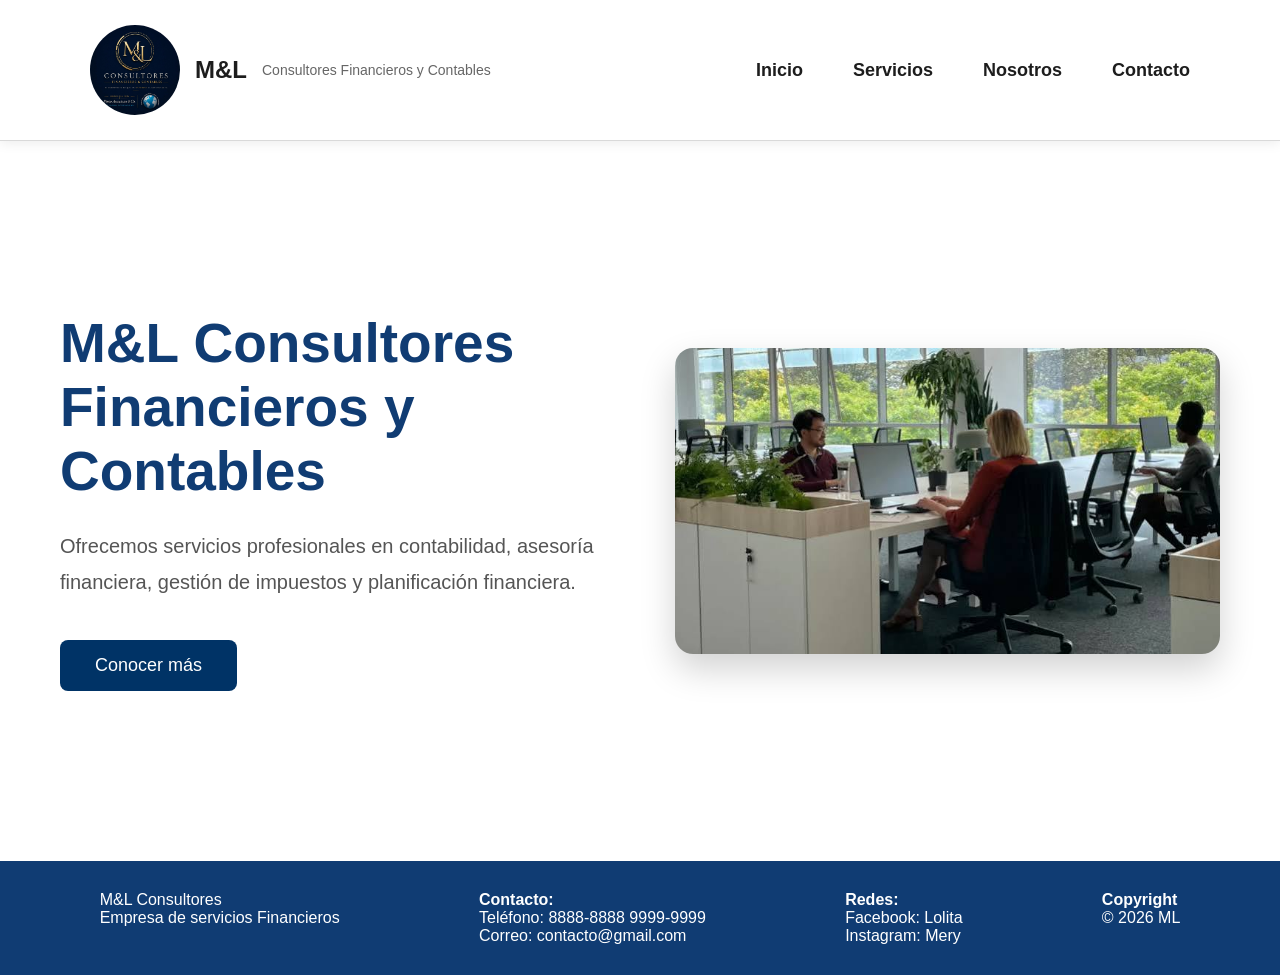
==== index.html @ 165545e5 "feat: unificar header, reparar script.js y agregar plan de trabajo Paso 1 del plan (consistencia de " ====
<!DOCTYPE html>
<html lang="es">

<head>
    <meta charset="UTF-8">
    <meta name="viewport" content="width=device-width, initial-scale=1.0">
    <title>Inicio | M&L Consultores</title>
    <link rel="stylesheet" href="css/style.css">
    <link rel="stylesheet" href="css/mobile.css">
</head>

<body>
    <header>
        <div class="logo">
            <img id="logo-principal" src="img/logo-empresa.jpeg" alt="M&L Consultores Financieros y Contables">
            <span class="logo-nombre">M&L</span>
            <span class="logo-lema">Consultores Financieros y Contables</span>
        </div>

        <div id="visor-logo" class="visor-logo">
            <span id="cerrar-logo">X</span>
            <img src="img/logo-empresa.jpeg" alt="Logo ampliado de M&L">
        </div>

        <nav>
            <a href="index.html">Inicio</a>
            <a href="Servicios.html">Servicios</a>
            <a href="Nosotros.html">Nosotros</a>
            <a href="Contacto.html">Contacto</a>
        </nav>
    </header>

    <main>
    <section class="hero">
        <div class="hero-text">
            <h1 id="titulo">
                M&L Consultores Financieros y Contables
            </h1>
            <p id="descripcion">
                Ofrecemos servicios profesionales en contabilidad,
                asesoría financiera, gestión de impuestos y
                planificación financiera.
            </p>

            <a href="Servicios.html" class="boton">
                Conocer más
            </a>
        </div>
        
        <div class="hero-image">
            <img id="imagen" src="img/Inicio.jpg" alt="Empresa">
        </div>

    </section>
    </main>


    <footer>
        <div>
            M&L Consultores
            <p>
                Empresa de servicios Financieros
            </p>
        </div>

        <div>
            <h4>
                Contacto:
            </h4>
            <p>Teléfono: 8888-8888 9999-9999</p>
            <p>Correo: contacto@gmail.com</p>
        </div>

        <div>
            <h4>
                Redes:
            </h4>
            <p>Facebook: Lolita</p>
            <p>Instagram: Mery</p>
        </div>

        <div>
            <h4>Copyright</h4>
            © 2026 ML
        </div>
    </footer>

    <script src="js/script.js"></script>

</body>

</html>
---- css/style.css ----
* {
    margin: 0;
    padding: 0;
    box-sizing: border-box;
}

body {
    font-family: Arial, sans-serif;
}

header {
    display: flex;
    justify-content: space-between;
    align-items: center;
    padding: 25px 90px;
    background: white;
    box-shadow: 0px 2px 12px rgba(0, 0, 0, .08);
    position: sticky;
    top: 0;
    z-index: 1000;
    border-bottom: 1px solid #d9d9d9;
}

.logo {
    display: flex;
    align-items: center;
    gap: 15px;
    position: relative;
}

.logo img:hover {
    transform: scale(1.3);
}

.logo span {
    font-size: 14px;
    color: #666;
}

/* Nombre de la marca: mismo tamaño y peso que tenia el <h2> anterior
   (1.5em = 24px, negrita), pero sin ser un encabezado. */
.logo .logo-nombre {
    font-size: 24px;
    font-weight: 700;
    color: #1d1d1d;
}

nav {
    display: flex;
    gap: 50px;
}

nav a {
    position: relative;
    text-decoration: none;
    color: #1d1d1d;
    font-size: 18px;
    font-weight: 600;
    padding: 10px 0;
    transition: color .3s;
}

nav a::after {
    content: "";
    position: absolute;
    left: 0;
    bottom: -10px;
    width: 0;
    height: 3px;
    background: #103c73;
    transition: .3s;
}

nav a:hover::after {

    width: 100%;

}

nav a:hover {
    color: #0066cc;
}

main {
    display: flex;
    min-height: 80vh;
}

.hero {
    flex: 1;
    display: flex;
    justify-content: space-between;
    align-items: center;
    padding: 60px;
    gap: 70px;
}

section {
    padding: 60px;
}

.hero-text {

    flex: 1;

}

.hero-text h1 {
    font-size: 55px;
    margin-bottom: 25px;
    color: #103c73;
}

.hero-text p {
    font-size: 20px;
    line-height: 1.8;
    color: #555;
    margin-bottom: 40px;
}

.hero-image {
    flex: 1;
    display: flex;
    justify-content: center;
}

.hero-image img {
    width: 100%;
    max-width: 600px;
    border-radius: 18px;
    box-shadow: 0px 15px 35px rgba(0, 0, 0, .18);
    transition: .4s;
}

button {
    background: #003366;
    color: white;
    border: none;
    border-radius: 8px;
    padding: 15px 35px;
    font-size: 18px;
    transition: .3s;
    cursor: pointer;
}

button:hover {
    background: #0055cc;
}

footer {
    padding: 30px;
    background: #103c73;
    color: white;
    margin-top: auto;

    display: flex;
    justify-content: space-around;
}

.Nosotros {
    padding: 80px;
    text-align: center;
}

.Servicios {
    flex-direction: column;
    text-align: center;
    align-items: center;
    padding: 60px 60px 0;
    min-height: auto;
}

/* Las secciones de servicios viven dentro de <main> por semantica,
   pero conservan el aspecto que tenian al ser hermanas de <main>:
   ancho completo, texto a la izquierda y el mismo ritmo vertical
   (120px despues del menu, 120px entre secciones, 60px hacia el pie). */
.Servicios>section {
    width: 100%;
    text-align: left;
    padding: 60px 0;
}

.Servicios>section:first-of-type {
    padding-top: 120px;
}

.Menu-servicios {
    display: flex;
    justify-content: center;
    gap: 40px;
    margin-top: 40px;
}

.hero {
    min-height: 80vh;
}

.Menu-servicios a {
    text-decoration: none;
    background: #103c73;
    color: white;
    padding: 12px 20px;
    border-radius: 8px;
    transition: .3s;
}

.Menu-servicios a:hover {
    background: #0055cc;
}

.boton {
    background: #003366;
    color: white;
    border: none;
    border-radius: 8px;
    padding: 15px 35px;
    font-size: 18px;
    transition: .3s;
    cursor: pointer;
    text-decoration: none;
    display: inline-block;
}

.boton:hover {
    background: #0055cc;
}

.tarjeta {
    background: white;
    padding: 30px;
    margin: 30px auto;
    max-width: 800px;
    border-radius: 12px;
    box-shadow: 0px 4px 12px rgba(0, 0, 0, .1);
}

.logo img {
    width: 90px;
    height: 90px;
    object-fit: cover;
    border-radius: 50%;
}

.visor-logo{
    display:none;
    position:fixed;
    top:0;
    left:0;
    width:100%;
    height:100%;
    background:rgba(0, 0, 0, .9);
    justify-content:center;
    align-items:center;
    z-index:9999;
}

.visor-logo img{
    width:600px;
    border-radius:15px;
}

#cerrar-logo{
    position:absolute;
    top:20px;
    right:30px;
    color:white;
    font-size:50px;
    cursor:pointer;
    z-index:10000;
}
---- css/mobile.css ----
@media (max-width: 768px) {
    header {
        flex-direction: column;
        padding: 15px;
        gap: 15px;
    }

      nav{
        flex-wrap:wrap;
    }

    main {
        flex-direction: column;
    }

    section {
        flex-direction: column;
        order:1;
    }

    .hero-text h1 {
        font-size: 28px;
    }
    .hero-image img{
        max-width:300px;
    }

    aside{
        order:2;
        border-right:none;
        min-height:auto;
    }

    .logo span{
        font-size:14px;
    }

    .hero-text{
        text-align:center;
    }
}
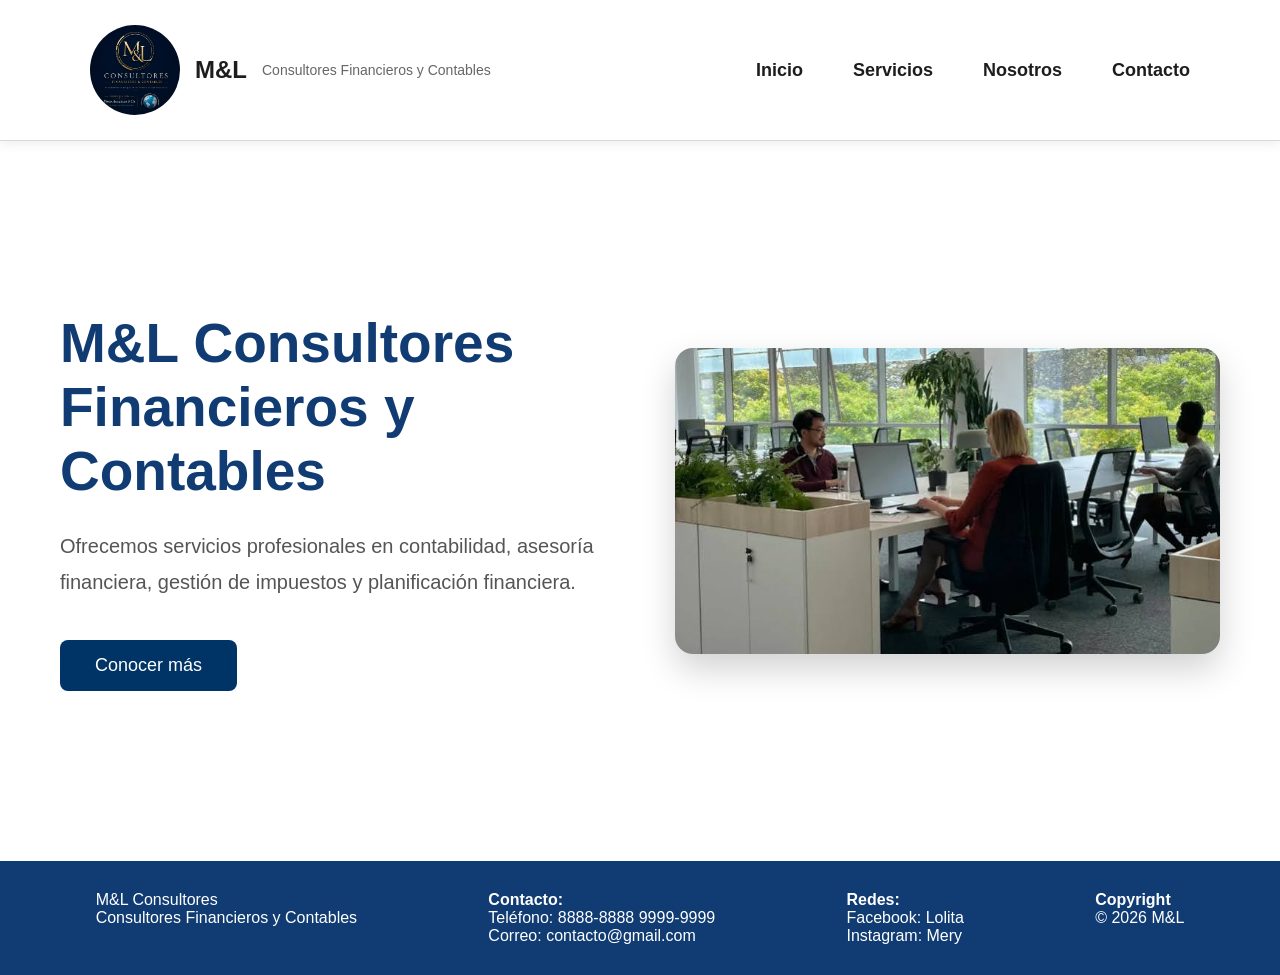
==== commit d1588f28: "fix: unificar footer y copyright, corregir tildes - Footer: las 4 paginas dicen ahora "M&L Consultor" ====
--- a/index.html
+++ b/index.html
@@ -59,7 +59,7 @@
         <div>
             M&L Consultores
             <p>
-                Empresa de servicios Financieros
+                Consultores Financieros y Contables
             </p>
         </div>
 
@@ -81,7 +81,7 @@
 
         <div>
             <h4>Copyright</h4>
-            © 2026 ML
+            © 2026 M&L
         </div>
     </footer>
 
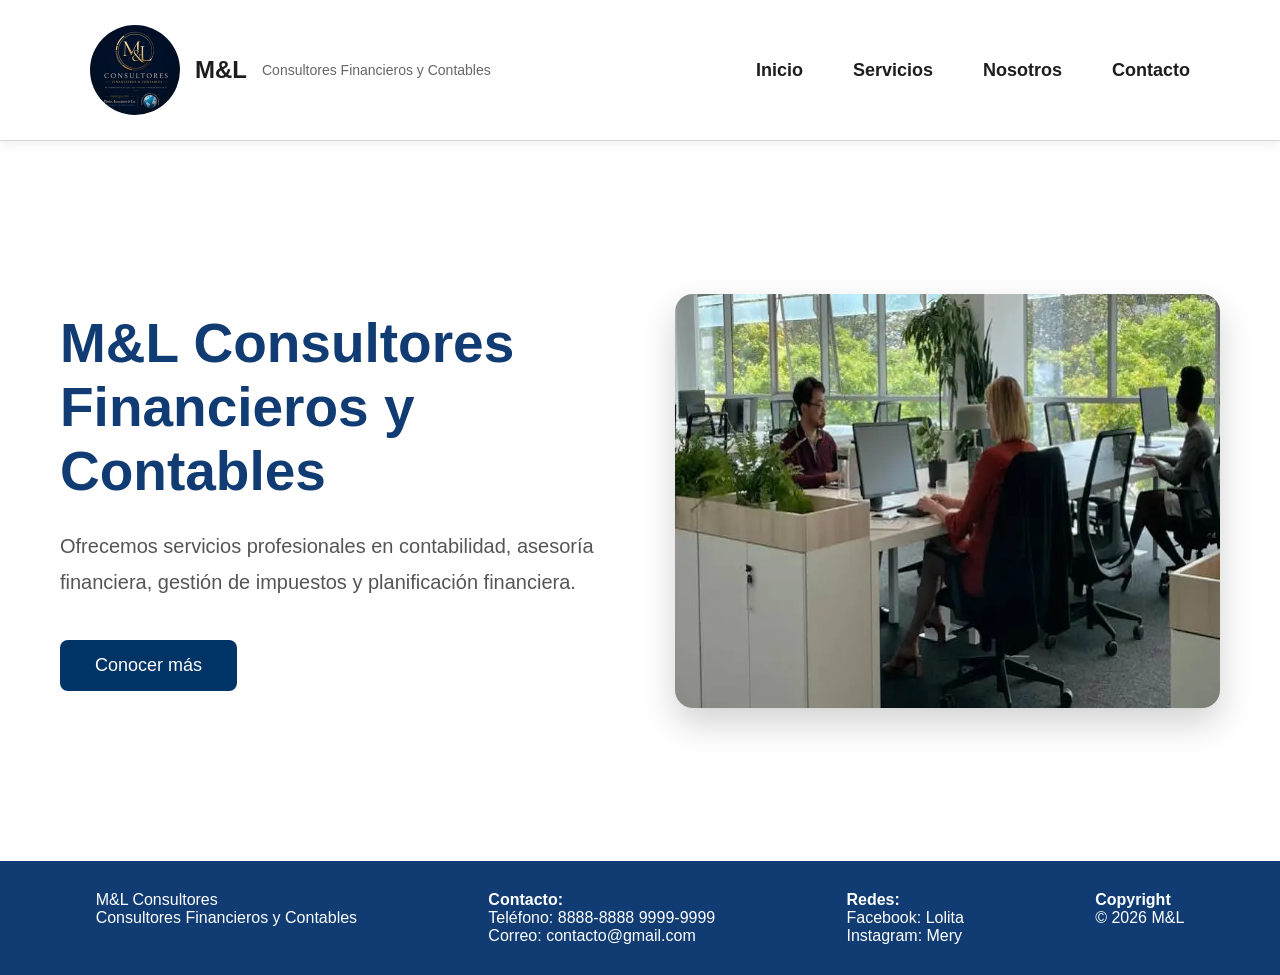
==== commit ed3ec095: "perf+seo: imagenes optimizadas, favicon, meta y noindex temporal (paso 7) Imagenes: - logo-empresa.w" ====
--- a/index.html
+++ b/index.html
@@ -5,6 +5,18 @@
     <meta charset="UTF-8">
     <meta name="viewport" content="width=device-width, initial-scale=1.0">
     <title>Inicio | M&L Consultores</title>
+    <meta name="description" content="M&L Consultores Financieros y Contables: contabilidad, asesoría financiera, gestión de impuestos y planificación financiera para empresas y emprendedores.">
+    <!-- Temporal: quitar cuando el contenido real de la empresa esté publicado. -->
+    <meta name="robots" content="noindex, nofollow">
+    <meta property="og:type" content="website">
+    <meta property="og:site_name" content="M&L Consultores">
+    <meta property="og:locale" content="es_GT">
+    <meta property="og:title" content="Inicio | M&L Consultores">
+    <meta property="og:description" content="M&L Consultores Financieros y Contables: contabilidad, asesoría financiera, gestión de impuestos y planificación financiera para empresas y emprendedores.">
+    <meta property="og:url" content="https://die10z.github.io/MYL-Financial-Services/">
+    <meta property="og:image" content="https://die10z.github.io/MYL-Financial-Services/img/logo-empresa.jpeg">
+    <link rel="icon" type="image/png" href="img/favicon.png">
+    <link rel="apple-touch-icon" href="img/apple-touch-icon.png">
     <link rel="stylesheet" href="css/style.css">
     <link rel="stylesheet" href="css/mobile.css">
 </head>
@@ -12,18 +24,18 @@
 <body>
     <header>
         <div class="logo">
-            <img id="logo-principal" src="img/logo-empresa.jpeg" alt="M&L Consultores Financieros y Contables">
+            <img id="logo-principal" src="img/logo-empresa.webp" alt="M&L Consultores Financieros y Contables" role="button" tabindex="0" aria-haspopup="dialog" width="90" height="90">
             <span class="logo-nombre">M&L</span>
             <span class="logo-lema">Consultores Financieros y Contables</span>
         </div>
 
-        <div id="visor-logo" class="visor-logo">
-            <span id="cerrar-logo">X</span>
-            <img src="img/logo-empresa.jpeg" alt="Logo ampliado de M&L">
+        <div id="visor-logo" class="visor-logo" role="dialog" aria-modal="true" aria-label="Logo ampliado">
+            <button type="button" id="cerrar-logo" aria-label="Cerrar">×</button>
+            <img src="img/logo-grande.webp" alt="Logo ampliado de M&L" width="600" height="600">
         </div>
 
         <nav>
-            <a href="index.html">Inicio</a>
+            <a href="index.html" aria-current="page">Inicio</a>
             <a href="Servicios.html">Servicios</a>
             <a href="Nosotros.html">Nosotros</a>
             <a href="Contacto.html">Contacto</a>
@@ -48,7 +60,7 @@
         </div>
         
         <div class="hero-image">
-            <img id="imagen" src="img/Inicio.jpg" alt="Empresa">
+            <img id="imagen" src="img/Inicio.webp" alt="Empresa" width="738" height="414">
         </div>
 
     </section>
@@ -64,23 +76,23 @@
         </div>
 
         <div>
-            <h4>
+            <h2>
                 Contacto:
-            </h4>
+            </h2>
             <p>Teléfono: 8888-8888 9999-9999</p>
             <p>Correo: contacto@gmail.com</p>
         </div>
 
         <div>
-            <h4>
+            <h2>
                 Redes:
-            </h4>
+            </h2>
             <p>Facebook: Lolita</p>
             <p>Instagram: Mery</p>
         </div>
 
         <div>
-            <h4>Copyright</h4>
+            <h2>Copyright</h2>
             © 2026 M&L
         </div>
     </footer>
--- a/css/style.css
+++ b/css/style.css
@@ -2,6 +2,12 @@
     margin: 0;
     padding: 0;
     box-sizing: border-box;
+}
+
+/* Foco visible para navegacion por teclado (la paleta no cambia). */
+:focus-visible {
+    outline: 3px solid #0055cc;
+    outline-offset: 3px;
 }
 
 body {
@@ -155,6 +161,13 @@
 
     display: flex;
     justify-content: space-around;
+}
+
+/* Los titulos del pie ahora son <h2> por jerarquia de encabezados, pero
+   se ven igual que los <h4> anteriores (16px, negrita). */
+footer h2 {
+    font-size: 1em;
+    font-weight: 700;
 }
 
 .Nosotros {
@@ -259,12 +272,88 @@
     border-radius:15px;
 }
 
+/* Ahora es un <button> (antes un <span>): se resetea su apariencia para
+   que se vea igual que antes. */
 #cerrar-logo{
     position:absolute;
     top:20px;
     right:30px;
     color:white;
     font-size:50px;
+    line-height:1;
+    background:none;
+    border:0;
+    padding:0;
+    font-family:inherit;
     cursor:pointer;
     z-index:10000;
+}
+
+#cerrar-logo:focus-visible{
+    outline-color:#ffffff;
+}
+
+/* ---------- Contacto ---------- */
+
+.pagina-contacto>section{
+    flex:1;
+}
+
+.formulario{
+    display:flex;
+    flex-direction:column;
+    gap:6px;
+    max-width:520px;
+    margin:32px 0 0;
+}
+
+.formulario label{
+    font-size:14px;
+    font-weight:700;
+    color:#1d1d1d;
+}
+
+.formulario input,
+.formulario textarea{
+    font:inherit;
+    color:#1d1d1d;
+    background:#ffffff;
+    border:1px solid #d9d9d9;
+    border-radius:8px;
+    padding:12px 14px;
+    margin-bottom:14px;
+}
+
+.formulario textarea{
+    resize:vertical;
+    min-height:120px;
+}
+
+.formulario button{
+    align-self:flex-start;
+}
+
+/* Campo trampa invisible para humanos. */
+.formulario .hp{
+    position:absolute;
+    left:-9999px;
+    width:1px;
+    height:1px;
+    overflow:hidden;
+}
+
+.form-estado{
+    margin-top:12px;
+    font-size:14px;
+    min-height:20px;
+}
+
+.form-estado[data-estado="ok"]{
+    color:#103c73;
+    font-weight:700;
+}
+
+.form-estado[data-estado="error"]{
+    color:#1d1d1d;
+    font-weight:700;
 }
--- a/css/mobile.css
+++ b/css/mobile.css
@@ -1,41 +1,123 @@
 @media (max-width: 768px) {
+
+    /* ---------- Header ---------- */
     header {
         flex-direction: column;
         padding: 15px;
         gap: 15px;
     }
 
-      nav{
-        flex-wrap:wrap;
+    /* A 375px el bloque del logo se apila y se centra:
+       logo arriba, "M&L" debajo y el lema al final. */
+    .logo {
+        flex-direction: column;
+        align-items: center;
+        text-align: center;
+        gap: 8px;
     }
 
+    nav {
+        flex-wrap: wrap;
+        justify-content: center;
+        gap: 20px;
+    }
+
+    nav a {
+        font-size: 16px;
+        padding: 6px 0;
+    }
+
+    /* El visor del logo mide 600px fijos: en el telefono se sale de pantalla. */
+    .visor-logo img {
+        width: 85%;
+        max-width: 320px;
+        height: auto;
+    }
+
+    /* ---------- Layout general ---------- */
     main {
         flex-direction: column;
     }
 
-    section {
+    /* Correccion clave: el hero nunca pasaba a una columna, asi que en
+       el telefono las dos columnas de 60px de padding se aplastaban
+       una al lado de la otra. */
+    .hero {
         flex-direction: column;
-        order:1;
+        padding: 24px;
+        gap: 24px;
+        min-height: auto;
+    }
+
+    .hero-text {
+        text-align: center;
     }
 
     .hero-text h1 {
         font-size: 28px;
     }
-    .hero-image img{
-        max-width:300px;
+
+    .hero-image img {
+        max-width: 300px;
     }
 
-    aside{
-        order:2;
-        border-right:none;
-        min-height:auto;
+    /* ---------- Servicios ---------- */
+    .Servicios {
+        padding: 32px 20px 0;
     }
 
-    .logo span{
-        font-size:14px;
+    .Servicios>section {
+        padding: 32px 0;
     }
 
-    .hero-text{
-        text-align:center;
+    .Servicios>section:first-of-type {
+        padding-top: 48px;
     }
-}+
+    .Menu-servicios {
+        flex-wrap: wrap;
+        gap: 12px;
+    }
+
+    /* ---------- Nosotros ---------- */
+    .Nosotros {
+        padding: 32px 20px;
+    }
+
+    .tarjeta {
+        padding: 20px;
+        margin: 16px auto;
+    }
+
+    /* ---------- Contacto ---------- */
+    .pagina-contacto .contacto {
+        padding: 32px 20px;
+    }
+
+    /* ---------- Footer ---------- */
+    /* Dos columnas para Contacto y Redes: el bloque full-width de la marca
+       arriba y el copyright al final. Reduce a la mitad la altura del pie. */
+    footer {
+        display: grid;
+        grid-template-columns: 1fr 1fr;
+        gap: 18px 12px;
+        padding: 24px 16px;
+        text-align: center;
+        font-size: 14px;
+    }
+
+    footer>div:first-child,
+    footer>div:last-child {
+        grid-column: 1 / -1;
+    }
+
+    footer h2 {
+        font-size: 14px;
+        margin-bottom: 4px;
+    }
+
+    footer p {
+        margin: 0;
+        line-height: 1.4;
+    }
+}
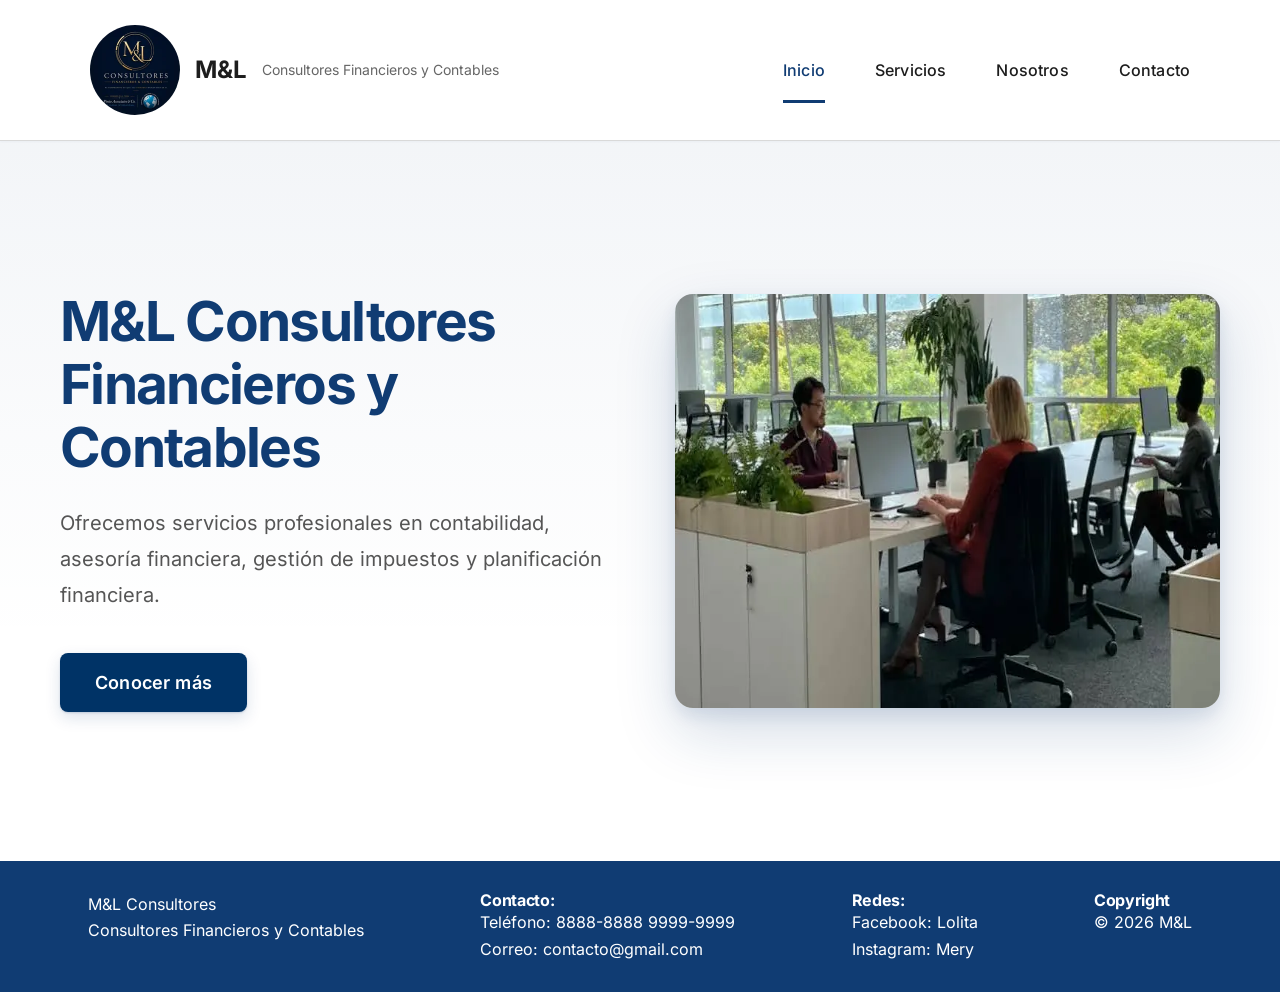
==== commit f05f2bd1: "feat: pulido visual de la interfaz (paso 8) Tipografia: - Inter variable self-hosted (fonts/inter-la" ====
--- a/index.html
+++ b/index.html
@@ -17,6 +17,7 @@
     <meta property="og:image" content="https://die10z.github.io/MYL-Financial-Services/img/logo-empresa.jpeg">
     <link rel="icon" type="image/png" href="img/favicon.png">
     <link rel="apple-touch-icon" href="img/apple-touch-icon.png">
+    <link rel="preload" href="fonts/inter-latin.woff2" as="font" type="font/woff2" crossorigin>
     <link rel="stylesheet" href="css/style.css">
     <link rel="stylesheet" href="css/mobile.css">
 </head>
--- a/css/style.css
+++ b/css/style.css
@@ -1,3 +1,14 @@
+@font-face {
+    font-family: "Inter";
+    font-style: normal;
+    font-weight: 400 800;
+    font-display: swap;
+    src: url("../fonts/inter-latin.woff2") format("woff2");
+    unicode-range: U+0000-00FF, U+0131, U+0152-0153, U+02BB-02BC, U+02C6, U+02DA,
+        U+02DC, U+0304, U+0308, U+0329, U+2000-206F, U+20AC, U+2122, U+2191,
+        U+2193, U+2212, U+2215, U+FEFF, U+FFFD;
+}
+
 * {
     margin: 0;
     padding: 0;
@@ -11,7 +22,12 @@
 }
 
 body {
-    font-family: Arial, sans-serif;
+    font-family: "Inter", system-ui, -apple-system, "Segoe UI", Roboto, Arial, sans-serif;
+    font-size: 16px;
+    line-height: 1.65;
+    color: #1d1d1d;
+    -webkit-font-smoothing: antialiased;
+    text-rendering: optimizeLegibility;
 }
 
 header {
@@ -356,4 +372,142 @@
 .form-estado[data-estado="error"]{
     color:#1d1d1d;
     font-weight:700;
+}
+
+/* ==================================================================
+   Pulido visual (Paso 8)
+   Tipografia, profundidad y movimiento. La paleta NO cambia.
+   ================================================================== */
+
+/* ---------- Tipografia ---------- */
+h1,
+h2,
+h3,
+h4 {
+    line-height: 1.15;
+    letter-spacing: -0.02em;
+    font-weight: 700;
+}
+
+h1 {
+    letter-spacing: -0.03em;
+}
+
+nav a {
+    font-size: 16px;
+    font-weight: 500;
+    letter-spacing: 0.01em;
+}
+
+nav a[aria-current="page"] {
+    color: #103c73;
+}
+
+nav a[aria-current="page"]::after {
+    width: 100%;
+    background: #103c73;
+}
+
+/* ---------- Header con profundidad ---------- */
+header {
+    border-bottom: 1px solid #d9d9d9;
+    box-shadow: 0 1px 2px rgba(16, 60, 115, .04);
+    transition: box-shadow .25s ease;
+}
+
+header.header-solido {
+    box-shadow: 0 4px 6px rgba(16, 60, 115, .04), 0 12px 32px rgba(16, 60, 115, .10);
+}
+
+/* ---------- Botones ---------- */
+button,
+.boton,
+.Menu-servicios a {
+    font-weight: 600;
+    letter-spacing: 0.01em;
+    box-shadow: 0 1px 2px rgba(16, 60, 115, .18), 0 6px 16px rgba(16, 60, 115, .14);
+    transition: transform .2s ease, box-shadow .2s ease, background .2s ease;
+}
+
+button:hover,
+.boton:hover,
+.Menu-servicios a:hover {
+    transform: translateY(-2px);
+    box-shadow: 0 2px 4px rgba(16, 60, 115, .20), 0 10px 24px rgba(16, 60, 115, .18);
+}
+
+button:active,
+.boton:active,
+.Menu-servicios a:active {
+    transform: translateY(0);
+    box-shadow: 0 1px 2px rgba(16, 60, 115, .18), 0 4px 10px rgba(16, 60, 115, .14);
+}
+
+/* ---------- Tarjetas ---------- */
+.tarjeta {
+    border: 1px solid rgba(16, 60, 115, .10);
+    box-shadow: 0 1px 2px rgba(16, 60, 115, .04), 0 8px 20px rgba(16, 60, 115, .06);
+    transition: transform .25s ease, box-shadow .25s ease;
+}
+
+.tarjeta:hover {
+    transform: translateY(-3px);
+    box-shadow: 0 4px 8px rgba(16, 60, 115, .06), 0 16px 36px rgba(16, 60, 115, .12);
+}
+
+/* ---------- Imagen del hero ---------- */
+.hero-image img {
+    box-shadow: 0 8px 16px rgba(16, 60, 115, .10), 0 24px 60px rgba(16, 60, 115, .18);
+}
+
+/* ---------- Fondo suave del hero ---------- */
+/* Mismo azul de la paleta, aplicado con transparencia. */
+.hero {
+    background: linear-gradient(180deg, rgba(16, 60, 115, .05), rgba(16, 60, 115, 0) 70%);
+}
+
+/* ---------- Acento bajo los titulos de servicio ---------- */
+.Servicios>section h2::after {
+    content: "";
+    display: block;
+    width: 44px;
+    height: 3px;
+    margin-top: 12px;
+    border-radius: 2px;
+    background: #103c73;
+}
+
+/* ---------- Formulario ---------- */
+.formulario input:focus,
+.formulario textarea:focus {
+    border-color: #0055cc;
+    box-shadow: 0 0 0 3px rgba(0, 85, 204, .15);
+    outline: none;
+}
+
+/* ---------- Aparicion suave al scrollear ---------- */
+.revelar {
+    opacity: 0;
+    transform: translateY(16px);
+    transition: opacity .6s ease, transform .6s ease;
+}
+
+.revelar.visible {
+    opacity: 1;
+    transform: none;
+}
+
+@media (prefers-reduced-motion: reduce) {
+    .revelar {
+        opacity: 1;
+        transform: none;
+        transition: none;
+    }
+
+    button,
+    .boton,
+    .Menu-servicios a,
+    .tarjeta {
+        transition: none;
+    }
 }
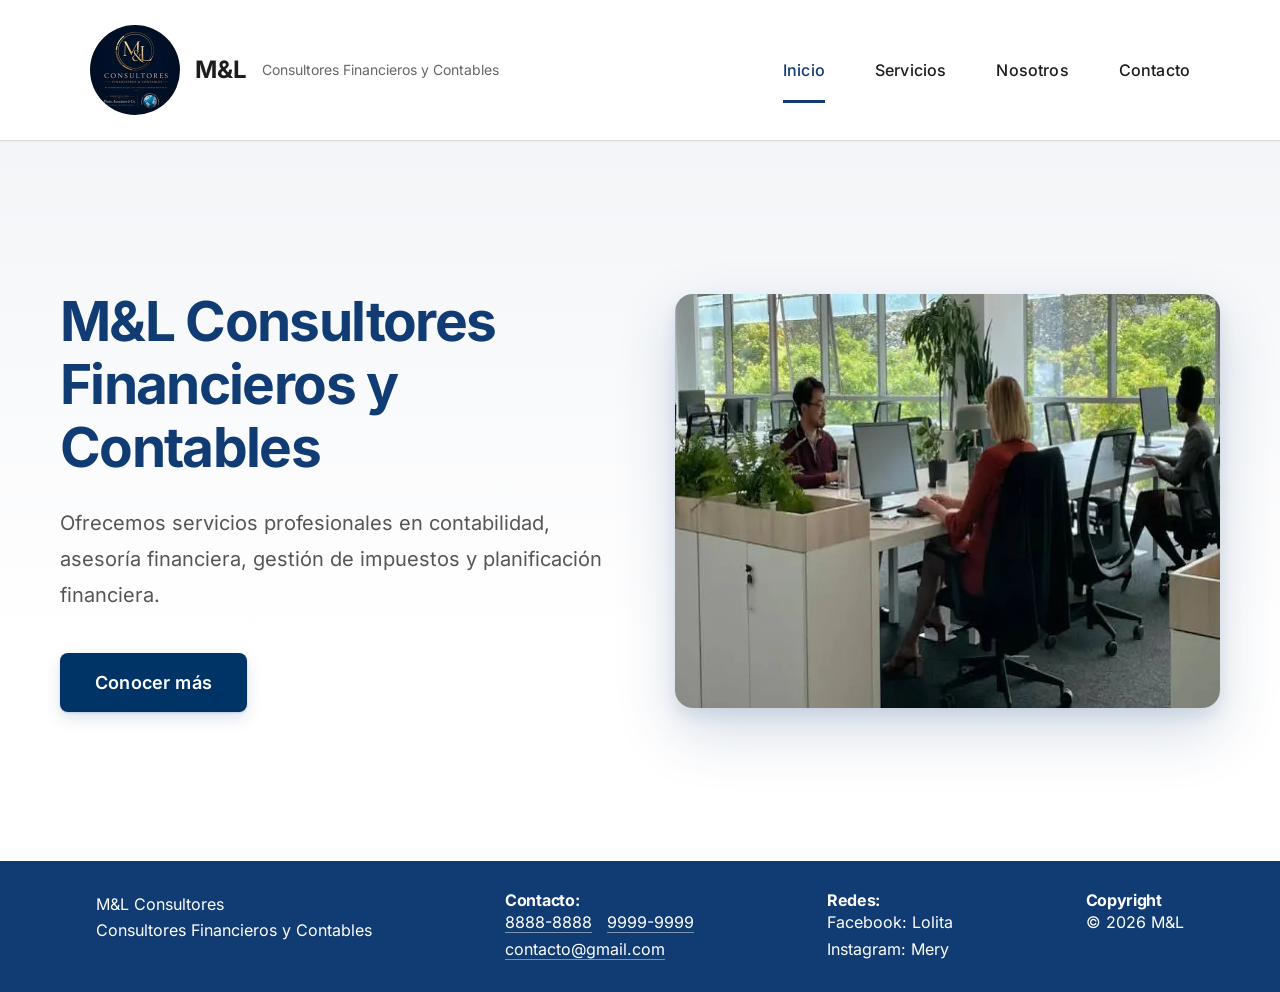
==== commit 66b68932: "fix: logo vuelve al inicio, telefonos separados y pie sin hueco - El logo del header es ahora <a hre" ====
--- a/index.html
+++ b/index.html
@@ -4,6 +4,7 @@
 <head>
     <meta charset="UTF-8">
     <meta name="viewport" content="width=device-width, initial-scale=1.0">
+    <meta name="format-detection" content="telephone=no">
     <title>Inicio | M&L Consultores</title>
     <meta name="description" content="M&L Consultores Financieros y Contables: contabilidad, asesoría financiera, gestión de impuestos y planificación financiera para empresas y emprendedores.">
     <!-- Temporal: quitar cuando el contenido real de la empresa esté publicado. -->
@@ -24,11 +25,11 @@
 
 <body>
     <header>
-        <div class="logo">
-            <img id="logo-principal" src="img/logo-empresa.webp" alt="M&L Consultores Financieros y Contables" role="button" tabindex="0" aria-haspopup="dialog" width="90" height="90">
+        <a class="logo" href="index.html" title="Ir al inicio">
+            <img src="img/logo-empresa.webp" alt="" width="90" height="90">
             <span class="logo-nombre">M&L</span>
             <span class="logo-lema">Consultores Financieros y Contables</span>
-        </div>
+        </a>
 
         <div id="visor-logo" class="visor-logo" role="dialog" aria-modal="true" aria-label="Logo ampliado">
             <button type="button" id="cerrar-logo" aria-label="Cerrar">×</button>
@@ -80,8 +81,8 @@
             <h2>
                 Contacto:
             </h2>
-            <p>Teléfono: 8888-8888 9999-9999</p>
-            <p>Correo: contacto@gmail.com</p>
+            <p><a href="tel:88888888">8888-8888</a> <a href="tel:99999999">9999-9999</a></p>
+            <p><a href="mailto:contacto@gmail.com">contacto@gmail.com</a></p>
         </div>
 
         <div>
--- a/css/style.css
+++ b/css/style.css
@@ -28,6 +28,12 @@
     color: #1d1d1d;
     -webkit-font-smoothing: antialiased;
     text-rendering: optimizeLegibility;
+    /* Pie siempre pegado abajo, aunque el contenido sea corto: evita la
+       franja blanca debajo del footer en pantallas altas. */
+    min-height: 100vh;
+    min-height: 100dvh;
+    display: flex;
+    flex-direction: column;
 }
 
 header {
@@ -48,6 +54,8 @@
     align-items: center;
     gap: 15px;
     position: relative;
+    text-decoration: none;
+    color: inherit;
 }
 
 .logo img:hover {
@@ -105,7 +113,6 @@
 
 main {
     display: flex;
-    min-height: 80vh;
 }
 
 .hero {
@@ -184,6 +191,23 @@
 footer h2 {
     font-size: 1em;
     font-weight: 700;
+}
+
+/* Enlaces del pie: telefono y correo tocables por separado. */
+footer a {
+    color: #ffffff;
+    text-decoration: none;
+    border-bottom: 1px solid rgba(255, 255, 255, .45);
+    transition: border-color .2s ease;
+}
+
+footer a:hover,
+footer a:focus-visible {
+    border-bottom-color: #ffffff;
+}
+
+footer p a+a {
+    margin-left: 10px;
 }
 
 .Nosotros {
@@ -477,6 +501,24 @@
     background: #103c73;
 }
 
+/* ---------- Bajadas de pagina ---------- */
+.Servicios .subtitulo {
+    max-width: 620px;
+    margin: 14px 0 0;
+    color: #555;
+}
+
+.contacto-intro {
+    max-width: 520px;
+    margin-top: 12px;
+    color: #555;
+}
+
+/* Lineas de texto mas cortas para leer comodo en pantallas anchas. */
+.Servicios>section p {
+    max-width: 760px;
+}
+
 /* ---------- Formulario ---------- */
 .formulario input:focus,
 .formulario textarea:focus {
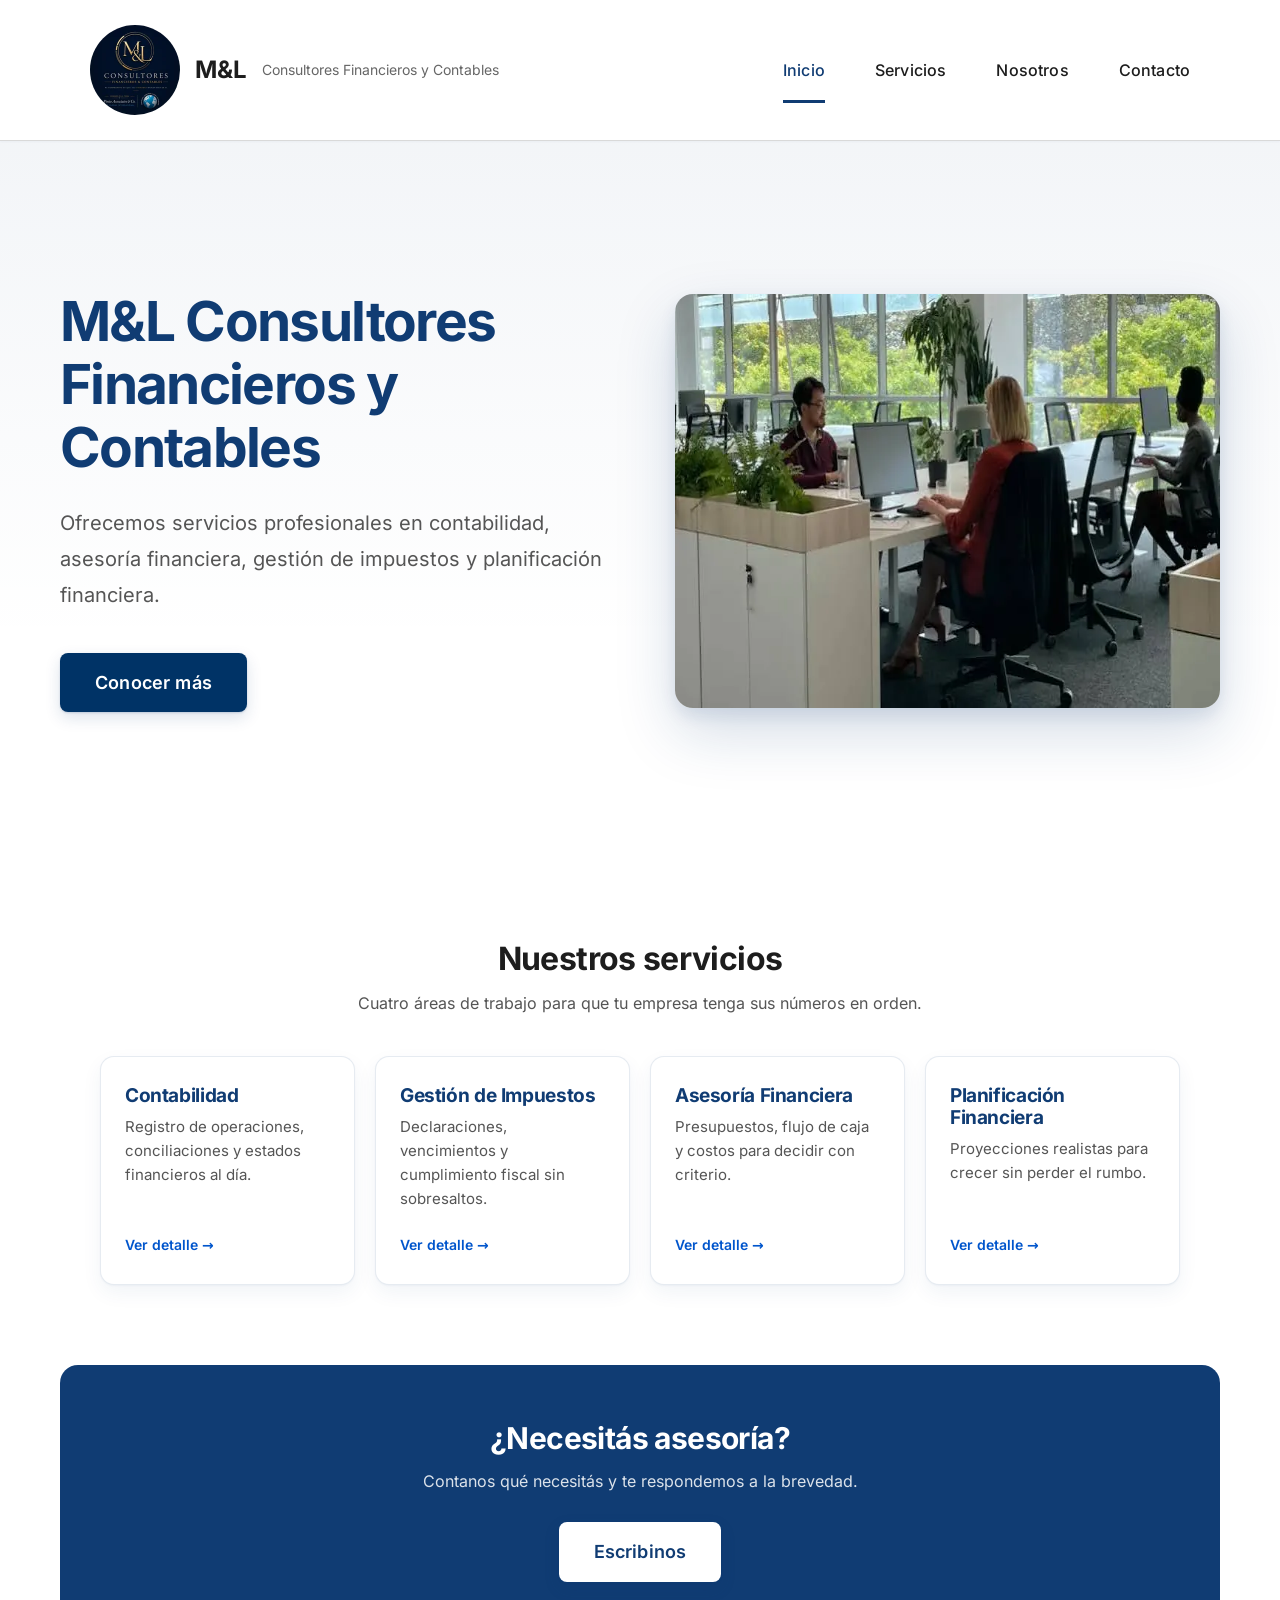
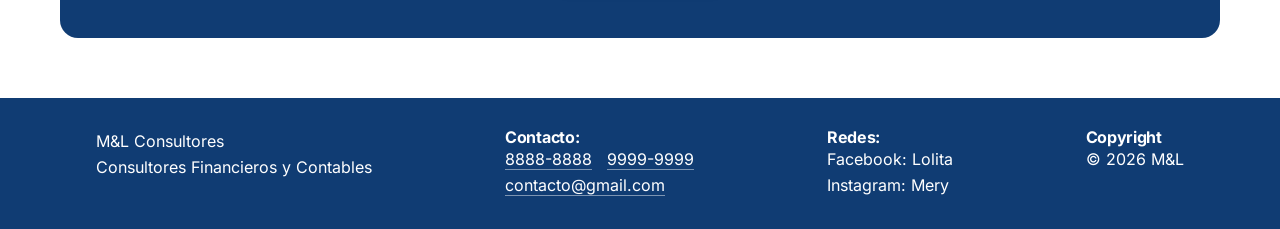
==== commit c946f163: "feat: home con servicios destacados y banda de contacto La home terminaba en el hero y se sentia vac" ====
--- a/index.html
+++ b/index.html
@@ -68,6 +68,45 @@
     </section>
     </main>
 
+    <!-- Texto provisional: reemplazar por el contenido oficial de la empresa. -->
+    <section class="servicios-destacados">
+        <h2>Nuestros servicios</h2>
+        <p class="subtitulo">
+            Cuatro áreas de trabajo para que tu empresa tenga sus números en orden.
+        </p>
+
+        <div class="grilla-servicios">
+            <a class="tarjeta-servicio" href="Servicios.html#contabilidad">
+                <h3>Contabilidad</h3>
+                <p>Registro de operaciones, conciliaciones y estados financieros al día.</p>
+                <span class="mas">Ver detalle →</span>
+            </a>
+
+            <a class="tarjeta-servicio" href="Servicios.html#impuestos">
+                <h3>Gestión de Impuestos</h3>
+                <p>Declaraciones, vencimientos y cumplimiento fiscal sin sobresaltos.</p>
+                <span class="mas">Ver detalle →</span>
+            </a>
+
+            <a class="tarjeta-servicio" href="Servicios.html#asesoria">
+                <h3>Asesoría Financiera</h3>
+                <p>Presupuestos, flujo de caja y costos para decidir con criterio.</p>
+                <span class="mas">Ver detalle →</span>
+            </a>
+
+            <a class="tarjeta-servicio" href="Servicios.html#planes">
+                <h3>Planificación Financiera</h3>
+                <p>Proyecciones realistas para crecer sin perder el rumbo.</p>
+                <span class="mas">Ver detalle →</span>
+            </a>
+        </div>
+    </section>
+
+    <section class="cta">
+        <h2>¿Necesitás asesoría?</h2>
+        <p>Contanos qué necesitás y te respondemos a la brevedad.</p>
+        <a class="boton boton-claro" href="Contacto.html">Escribinos</a>
+    </section>
 
     <footer>
         <div>
--- a/css/style.css
+++ b/css/style.css
@@ -519,6 +519,99 @@
     max-width: 760px;
 }
 
+/* ---------- Servicios destacados (home) ---------- */
+.servicios-destacados {
+    padding: 80px 60px;
+    text-align: center;
+}
+
+.servicios-destacados h2 {
+    font-size: 32px;
+}
+
+.servicios-destacados .subtitulo {
+    max-width: 620px;
+    margin: 12px auto 0;
+    color: #555;
+}
+
+.grilla-servicios {
+    display: grid;
+    grid-template-columns: repeat(auto-fit, minmax(230px, 1fr));
+    gap: 20px;
+    max-width: 1080px;
+    margin: 40px auto 0;
+    text-align: left;
+}
+
+.tarjeta-servicio {
+    display: flex;
+    flex-direction: column;
+    gap: 8px;
+    padding: 28px 24px;
+    background: #ffffff;
+    border: 1px solid rgba(16, 60, 115, .10);
+    border-radius: 14px;
+    text-decoration: none;
+    color: #1d1d1d;
+    box-shadow: 0 1px 2px rgba(16, 60, 115, .04), 0 8px 20px rgba(16, 60, 115, .06);
+    transition: transform .25s ease, box-shadow .25s ease, border-color .25s ease;
+}
+
+.tarjeta-servicio:hover {
+    transform: translateY(-4px);
+    border-color: rgba(16, 60, 115, .22);
+    box-shadow: 0 4px 8px rgba(16, 60, 115, .06), 0 18px 40px rgba(16, 60, 115, .14);
+}
+
+.tarjeta-servicio h3 {
+    font-size: 19px;
+    color: #103c73;
+}
+
+.tarjeta-servicio p {
+    font-size: 15px;
+    line-height: 1.6;
+    color: #555;
+}
+
+.tarjeta-servicio .mas {
+    margin-top: auto;
+    padding-top: 14px;
+    font-size: 14px;
+    font-weight: 600;
+    color: #0055cc;
+}
+
+/* ---------- Banda de contacto ---------- */
+.cta {
+    margin: 0 60px 60px;
+    padding: 56px 40px;
+    border-radius: 18px;
+    background: #103c73;
+    color: #ffffff;
+    text-align: center;
+}
+
+.cta h2 {
+    font-size: 30px;
+}
+
+.cta p {
+    margin: 12px 0 28px;
+    color: rgba(255, 255, 255, .85);
+}
+
+.boton-claro {
+    background: #ffffff;
+    color: #103c73;
+}
+
+.boton-claro:hover {
+    background: #ffffff;
+    color: #003366;
+}
+
 /* ---------- Formulario ---------- */
 .formulario input:focus,
 .formulario textarea:focus {
--- a/css/mobile.css
+++ b/css/mobile.css
@@ -94,6 +94,30 @@
         padding: 32px 20px;
     }
 
+    /* ---------- Servicios destacados y CTA ---------- */
+    .servicios-destacados {
+        padding: 48px 20px;
+    }
+
+    .servicios-destacados h2 {
+        font-size: 26px;
+    }
+
+    .grilla-servicios {
+        grid-template-columns: 1fr;
+        gap: 14px;
+        margin-top: 28px;
+    }
+
+    .cta {
+        margin: 0 16px 40px;
+        padding: 40px 24px;
+    }
+
+    .cta h2 {
+        font-size: 24px;
+    }
+
     /* ---------- Footer ---------- */
     /* Dos columnas para Contacto y Redes: el bloque full-width de la marca
        arriba y el copyright al final. Reduce a la mitad la altura del pie. */
